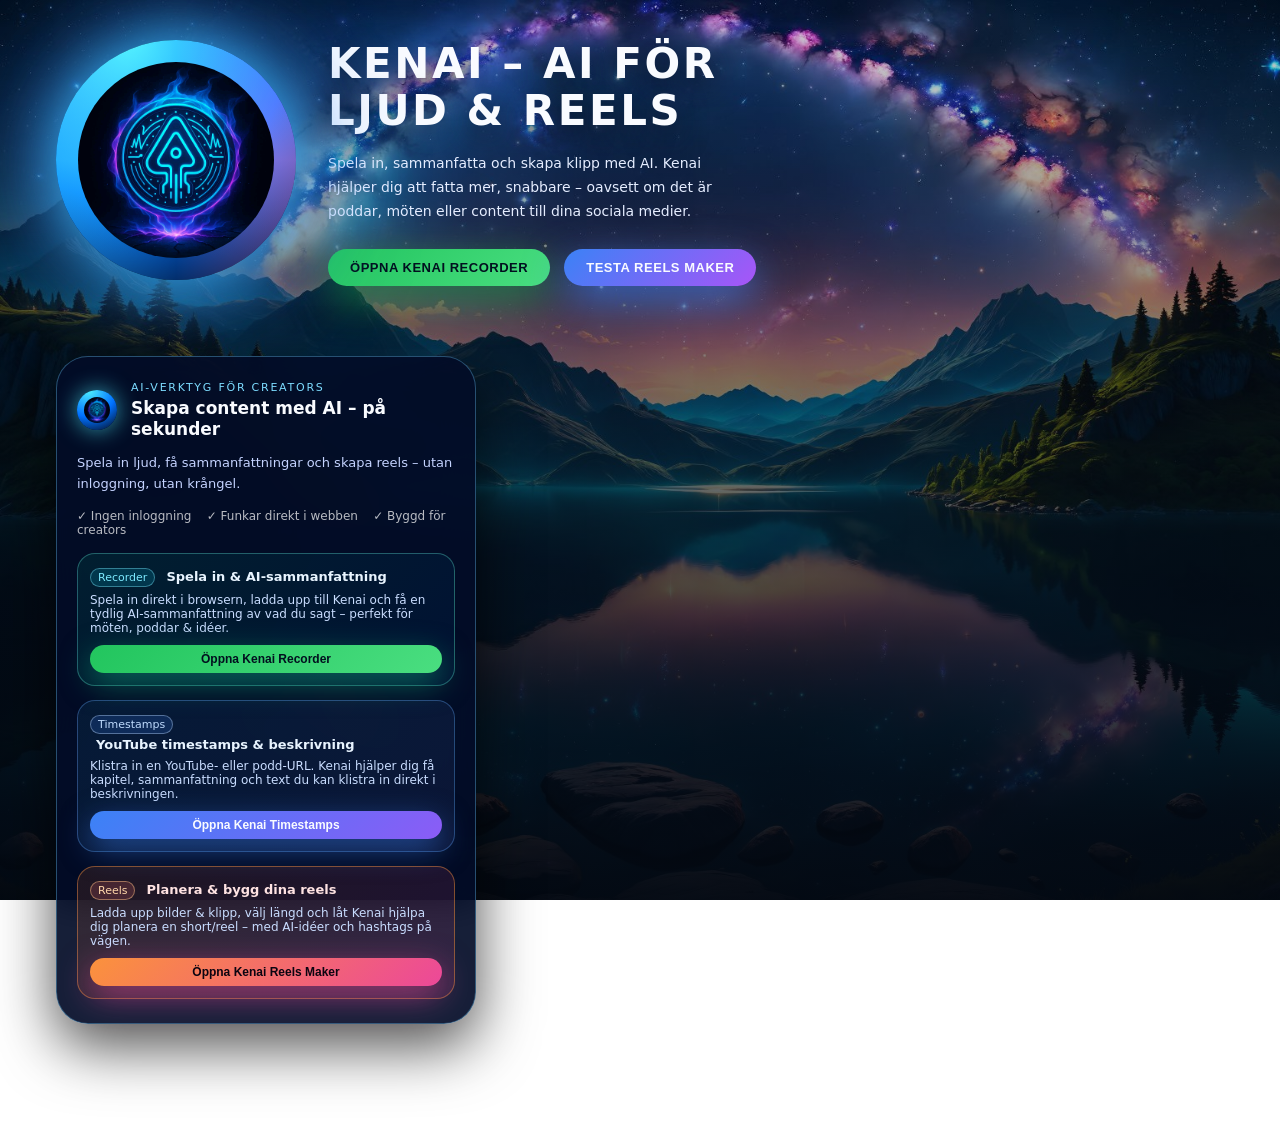
==== index.html @ e0ac6dd6 "Remove 'KENAI' from hero section" ====
<!DOCTYPE html>
<html lang="sv">
<head>
  <meta charset="UTF-8" />
  <meta name="viewport" content="width=device-width, initial-scale=1" />
  <title>Kenai — Spela in. Sammanfatta. Dela.</title>
  <meta name="description" content="Spela in ljud, få AI-sammanfattning och dela direkt. Snabbt, enkelt och byggt för creators, poddar och möten.">

  <!-- Kenai favicon & app icons -->
  <link rel="icon" type="image/png" sizes="16x16" href="favicon-16x16 (1).png" />
  <link rel="icon" type="image/png" sizes="32x32" href="favicon-32x32 (1).png" />
  <link rel="icon" type="image/png" sizes="192x192" href="android-chrome-192x192 (1).png" />
  <link rel="icon" type="image/png" sizes="512x512" href="android-chrome-512x512 (2).png" />
  <link rel="apple-touch-icon" href="apple-touch-icon.png" />

  <!-- Brand info för Google -->
  <script type="application/ld+json">
  {
    "@context": "http://schema.org",
    "@type": "Organization",
    "name": "Kenai",
    "url": "https://kenai.technology",
    "logo": "https://kenai.technology/kenai-icon-512.png"
  }
  </script>

  <style>
    * { box-sizing: border-box; margin: 0; padding: 0; }

    body {
      min-height: 100vh;
      font-family: system-ui, -apple-system, BlinkMacSystemFont, "Segoe UI", sans-serif;
      color: #f9fbff;
      background:
        linear-gradient(
          to bottom,
          rgba(3, 9, 24, 0.18),
          rgba(3, 9, 18, 0.78) 75%,
          rgba(3, 9, 18, 0.95)
        ),
        url("kenai-lake-mars.jpeg") center bottom / cover no-repeat;
      background-attachment: fixed;
    }

    .page {
      max-width: 1200px;
      margin: 0 auto;
      padding: 40px 16px 120px;
    }

    .hero {
      display: flex;
      flex-wrap: wrap;
      gap: 32px;
      align-items: flex-start;
      margin-bottom: 60px;
    }

    .hero-coin-wrap {
      flex: 0 0 auto;
      display: flex;
      flex-direction: column;
      align-items: center;
      gap: 24px;
    }

    .hero-coin {
      width: 240px;
      height: 240px;
      border-radius: 999px;
      display: flex;
      align-items: center;
      justify-content: center;
      background: radial-gradient(circle at 30% 0%, #4ef1ff, #0070ff 55%, #050816);
      box-shadow:
        0 0 60px rgba(56, 189, 248, 0.85),
        0 0 120px rgba(59, 130, 246, 0.85);
      position: relative;
      overflow: hidden;
    }

    .hero-coin::after {
      content: "";
      position: absolute;
      inset: -40%;
      border-radius: inherit;
      background: conic-gradient(
        from 180deg,
        rgba(56, 189, 248, 0.0),
        rgba(56, 189, 248, 0.5),
        rgba(129, 140, 248, 0.0),
        rgba(236, 72, 153, 0.5),
        rgba(56, 189, 248, 0.0)
      );
      mix-blend-mode: screen;
      animation: spinGlow 14s linear infinite;
      pointer-events: none;
    }

    .hero-coin img {
      width: 82%;
      height: 82%;
      border-radius: 999px;
      object-fit: cover;
      position: relative;
      z-index: 1;
    }

    @keyframes spinGlow {
      from { transform: rotate(0deg); }
      to   { transform: rotate(360deg); }
    }

    .hero-copy {
      flex: 1 1 260px;
      max-width: 560px;
    }

    .hero-eyebrow {
      font-size: 11px;
      letter-spacing: 0.2em;
      text-transform: uppercase;
      color: #a5b4fc;
      margin-bottom: 10px;
    }

    .hero-title {
      font-size: 42px;
      line-height: 1.12;
      letter-spacing: 0.06em;
      font-weight: 700;
      text-transform: uppercase;
      margin-bottom: 18px;
      text-shadow: 0 10px 30px rgba(15, 23, 42, 0.9);
    }

    .hero-title span { display: block; }

    .hero-lead {
      font-size: 14px;
      line-height: 1.7;
      max-width: 420px;
      color: #e5edff;
      margin-bottom: 26px;
    }

    .hero-buttons {
      display: flex;
      flex-wrap: wrap;
      gap: 14px;
    }

    .kenai-btn {
      padding: 11px 22px;
      border-radius: 999px;
      border: none;
      cursor: pointer;
      font-size: 13px;
      font-weight: 600;
      letter-spacing: 0.04em;
      text-transform: uppercase;
      transition: transform 0.16s ease, box-shadow 0.16s ease, filter 0.16s ease;
      white-space: nowrap;
    }

    .kenai-btn-primary {
      background: linear-gradient(135deg, #22c55e, #4ade80);
      color: #02101f;
      box-shadow: 0 14px 40px rgba(22, 163, 74, 0.65);
    }

    .kenai-btn-secondary {
      background: linear-gradient(135deg, #3b82f6, #a855f7);
      color: #f9fbff;
      box-shadow: 0 14px 40px rgba(59, 130, 246, 0.7);
    }

    .kenai-btn:hover {
      transform: translateY(-2px) scale(1.02);
      filter: brightness(1.06);
      box-shadow: 0 18px 55px rgba(0, 0, 0, 0.65);
    }

    /* HUB */
    #kenai-hub { padding-top: 10px; }

    .hub-layout {
      display: flex;
      flex-wrap: wrap;
      gap: 32px;
      align-items: flex-start;
    }

    .hub-card {
      flex: 1 1 320px;
      max-width: 420px;
      background: rgba(3, 12, 40, 0.92);
      border-radius: 32px;
      padding: 24px 20px 24px;
      box-shadow: 0 22px 60px rgba(0, 0, 0, 0.7);
      border: 1px solid rgba(110, 207, 255, 0.35);
      backdrop-filter: blur(18px);
    }

    .hub-header {
      display: flex;
      align-items: center;
      gap: 14px;
      margin-bottom: 14px;
    }

    .hub-icon {
      width: 40px;
      height: 40px;
      border-radius: 999px;
      display: flex;
      align-items: center;
      justify-content: center;
      background: radial-gradient(circle at 30% 0%, #4ef1ff, #0070ff 55%, #050816 100%);
      box-shadow: 0 0 22px rgba(78, 241, 255, 0.65);
      flex: 0 0 auto;
    }

    .hub-icon img {
      width: 26px;
      height: 26px;
      border-radius: 999px;
      object-fit: cover;
    }

    .hub-kicker {
      font-size: 11px;
      letter-spacing: 0.16em;
      text-transform: uppercase;
      color: #7ddcff;
      margin-bottom: 4px;
    }

    .hub-title {
      font-size: 17px;
      font-weight: 600;
      color: #f9fbff;
      line-height: 1.2;
    }

    .hub-intro {
      font-size: 13px;
      line-height: 1.6;
      color: #c4d3ff;
      margin-bottom: 14px;
    }

    .hub-trust {
      font-size: 12px;
      color: rgba(255,255,255,0.78);
      opacity: 0.92;
      margin-bottom: 16px;
    }

    .hub-tools {
      display: flex;
      flex-direction: column;
      gap: 14px;
    }

    .tool-card {
      border-radius: 18px;
      padding: 12px 12px 12px;
    }

    .tool-header {
      display: flex;
      justify-content: space-between;
      align-items: center;
      gap: 8px;
      margin-bottom: 6px;
    }

    .tool-pill {
      font-size: 11px;
      padding: 2px 7px;
      border-radius: 999px;
      border-width: 1px;
      border-style: solid;
      display: inline-block;
    }

    .tool-name {
      font-size: 13px;
      font-weight: 600;
      margin-left: 6px;
      display: inline-block;
    }

    .tool-desc {
      font-size: 12px;
      color: #c9ddff;
      margin-bottom: 10px;
    }

    .tool-btn {
      width: 100%;
      font-size: 12px;
      padding: 7px 10px;
      border-radius: 999px;
      border: none;
      cursor: pointer;
      font-weight: 600;
      transition: transform 0.16s ease, box-shadow 0.16s ease, filter 0.16s ease;
    }

    .tool-btn:hover {
      transform: translateY(-2px) scale(1.01);
      filter: brightness(1.05);
      box-shadow: 0 10px 30px rgba(0, 0, 0, 0.6);
    }

    /* Tool colors */
    .tool-recorder {
      background: linear-gradient(135deg, rgba(0, 255, 179, 0.08), rgba(0, 114, 255, 0.06));
      border: 1px solid rgba(94, 234, 212, 0.35);
    }
    .tool-recorder .tool-pill {
      background: rgba(6, 182, 212, 0.18);
      color: #7deaff;
      border-color: rgba(125, 234, 255, 0.4);
    }
    .tool-recorder .tool-name { color: #e8f4ff; }
    .tool-recorder .tool-btn {
      background: linear-gradient(135deg, #22c55e, #4ade80);
      color: #02101f;
      box-shadow: 0 10px 30px rgba(16, 185, 129, 0.5);
    }

    .tool-timestamps {
      background: linear-gradient(135deg, rgba(56, 189, 248, 0.08), rgba(129, 140, 248, 0.08));
      border: 1px solid rgba(96, 165, 250, 0.35);
    }
    .tool-timestamps .tool-pill {
      background: rgba(59, 130, 246, 0.18);
      color: #bfdbfe;
      border-color: rgba(191, 219, 254, 0.4);
    }
    .tool-timestamps .tool-name { color: #e8f4ff; }
    .tool-timestamps .tool-btn {
      background: linear-gradient(135deg, #3b82f6, #8b5cf6);
      color: #f9fbff;
      box-shadow: 0 10px 30px rgba(59, 130, 246, 0.5);
    }

    .tool-reels {
      background: linear-gradient(135deg, rgba(249, 115, 22, 0.12), rgba(236, 72, 153, 0.12));
      border: 1px solid rgba(251, 146, 60, 0.45);
    }
    .tool-reels .tool-pill {
      background: rgba(248, 113, 113, 0.18);
      color: #fed7aa;
      border-color: rgba(248, 187, 131, 0.5);
    }
    .tool-reels .tool-name { color: #fee2e2; }
    .tool-reels .tool-btn {
      background: linear-gradient(135deg, #fb923c, #ec4899);
      color: #0b0410;
      font-weight: 700;
      box-shadow: 0 10px 32px rgba(236, 72, 153, 0.6);
    }

    @media (max-width: 768px) {
      .page { padding: 24px 14px 80px; }
      .hero { justify-content: center; text-align: center; }
      .hero-copy { align-items: center; display: flex; flex-direction: column; }
      .hero-lead { max-width: none; }
      .hero-buttons { justify-content: center; }
      .hub-card { margin: 0 auto; }
      body { background-attachment: scroll; }
    }
  </style>
</head>

<body>
  <div class="page">
    <!-- HERO -->
    <header class="hero">
      <div class="hero-coin-wrap">
        <div class="hero-coin">
          <img id="kenaiLogo" src="kenai-coin-main.jpg" alt="Kenai logga">
        </div>
      </div>

      <div class="hero-copy">
        <h1 class="hero-title">
          <span>Kenai – AI för</span>
          <span>ljud &amp; reels</span>
        </h1>
        <p class="hero-lead">
          Spela in, sammanfatta och skapa klipp med AI. Kenai hjälper dig att fatta mer, snabbare – oavsett om det är poddar, möten eller content till dina sociala medier.
        </p>
        <div class="hero-buttons">
          <button class="kenai-btn kenai-btn-primary" onclick="window.location.href='https://app.kenai.technology/recorder.html'">
            Öppna Kenai Recorder
          </button>
          <button class="kenai-btn kenai-btn-secondary" onclick="window.location.href='https://app.kenai.technology/reels.html'">
            Testa Reels Maker
          </button>
        </div>
      </div>
    </header>

    <!-- KENAI HUB -->
    <section id="kenai-hub">
      <div class="hub-layout">
        <div class="hub-card">
          <div class="hub-header">
            <div class="hub-icon">
              <img src="kenai-coin-main.jpg" alt="Kenai-logga" />
            </div>
            <div>
              <div class="hub-kicker">AI-verktyg för creators</div>
              <div class="hub-title">Skapa content med AI – på sekunder</div>
            </div>
          </div>

          <p class="hub-intro">
            Spela in ljud, få sammanfattningar och skapa reels – utan inloggning, utan krångel.
          </p>

          <div class="hub-trust">✓ Ingen inloggning &nbsp;&nbsp; ✓ Funkar direkt i webben &nbsp;&nbsp; ✓ Byggd för creators</div>

          <div class="hub-tools">
            <!-- Recorder -->
            <div class="tool-card tool-recorder">
              <div class="tool-header">
                <div>
                  <span class="tool-pill">Recorder</span>
                  <span class="tool-name">Spela in &amp; AI-sammanfattning</span>
                </div>
              </div>
              <p class="tool-desc">
                Spela in direkt i browsern, ladda upp till Kenai och få en tydlig AI-sammanfattning av vad du sagt – perfekt för möten, poddar &amp; idéer.
              </p>
              <button class="tool-btn" onclick="window.location.href='https://app.kenai.technology/recorder.html'">
                Öppna Kenai Recorder
              </button>
            </div>

            <!-- Timestamps -->
            <div class="tool-card tool-timestamps">
              <div class="tool-header">
                <div>
                  <span class="tool-pill">Timestamps</span>
                  <span class="tool-name">YouTube timestamps &amp; beskrivning</span>
                </div>
              </div>
              <p class="tool-desc">
                Klistra in en YouTube- eller podd-URL. Kenai hjälper dig få kapitel, sammanfattning och text du kan klistra in direkt i beskrivningen.
              </p>
              <button class="tool-btn" onclick="window.location.href='https://app.kenai.technology/timestamps.html'">
                Öppna Kenai Timestamps
              </button>
            </div>

            <!-- Reels -->
            <div class="tool-card tool-reels">
              <div class="tool-header">
                <div>
                  <span class="tool-pill">Reels</span>
                  <span class="tool-name">Planera &amp; bygg dina reels</span>
                </div>
              </div>
              <p class="tool-desc">
                Ladda upp bilder &amp; klipp, välj längd och låt Kenai hjälpa dig planera en short/reel – med AI-idéer och hashtags på vägen.
              </p>
              <button class="tool-btn" onclick="window.location.href='https://app.kenai.technology/reels.html'">
                Öppna Kenai Reels Maker
              </button>
            </div>
          </div>
        </div>

        <!-- Spacer: keep background visible -->
        <div style="flex: 1 1 360px; min-height: 260px;"></div>
      </div>
    </section>
    <!-- /KENAI HUB -->
  </div>

  <script>
    document.addEventListener('DOMContentLoaded', () => {
      const logo = document.getElementById('kenaiLogo');
      if (logo) {
        logo.style.cursor = 'pointer';
        logo.addEventListener('click', () => window.location.reload());
      }
    });
  </script>
</body>
</html>
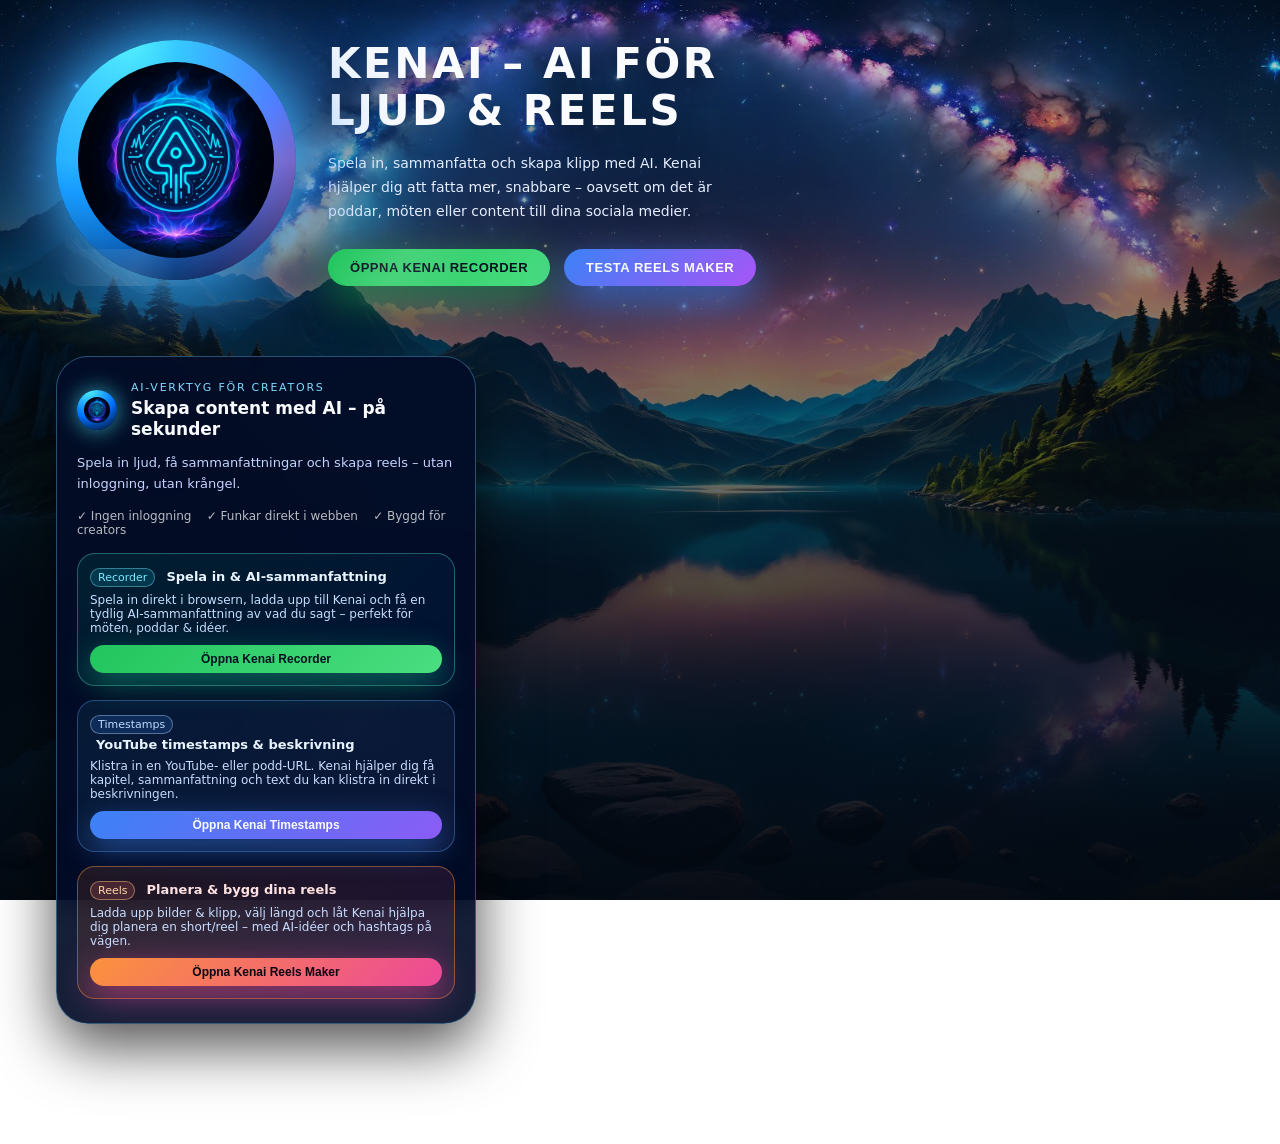
==== commit b534ea90: "chore(landing): button micro-anim 2026-01-25-0416" ====
--- a/index.html
+++ b/index.html
@@ -374,7 +374,13 @@
       .hub-card { margin: 0 auto; }
       body { background-attachment: scroll; }
     }
-  </style>
+  /* ==== Button micro-anim ==== */
+.kenai-btn,.tool-btn{position:relative;will-change:transform,filter,box-shadow}
+.kenai-btn:active,.tool-btn:active{transform:scale(.985)}
+.kenai-btn:focus-visible,.tool-btn:focus-visible{outline:none;box-shadow:0 0 0 3px rgba(125,234,255,.45)}
+.kenai-btn::after,.tool-btn::after{content:"";position:absolute;inset:0;border-radius:inherit;background:linear-gradient(120deg,rgba(255,255,255,0) 0%,rgba(255,255,255,.12) 35%,rgba(255,255,255,0) 70%);transform:translateX(-120%);transition:transform .45s ease;pointer-events:none}
+.kenai-btn:hover::after,.tool-btn:hover::after{transform:translateX(120%)}
+</style>
 </head>
 
 <body>
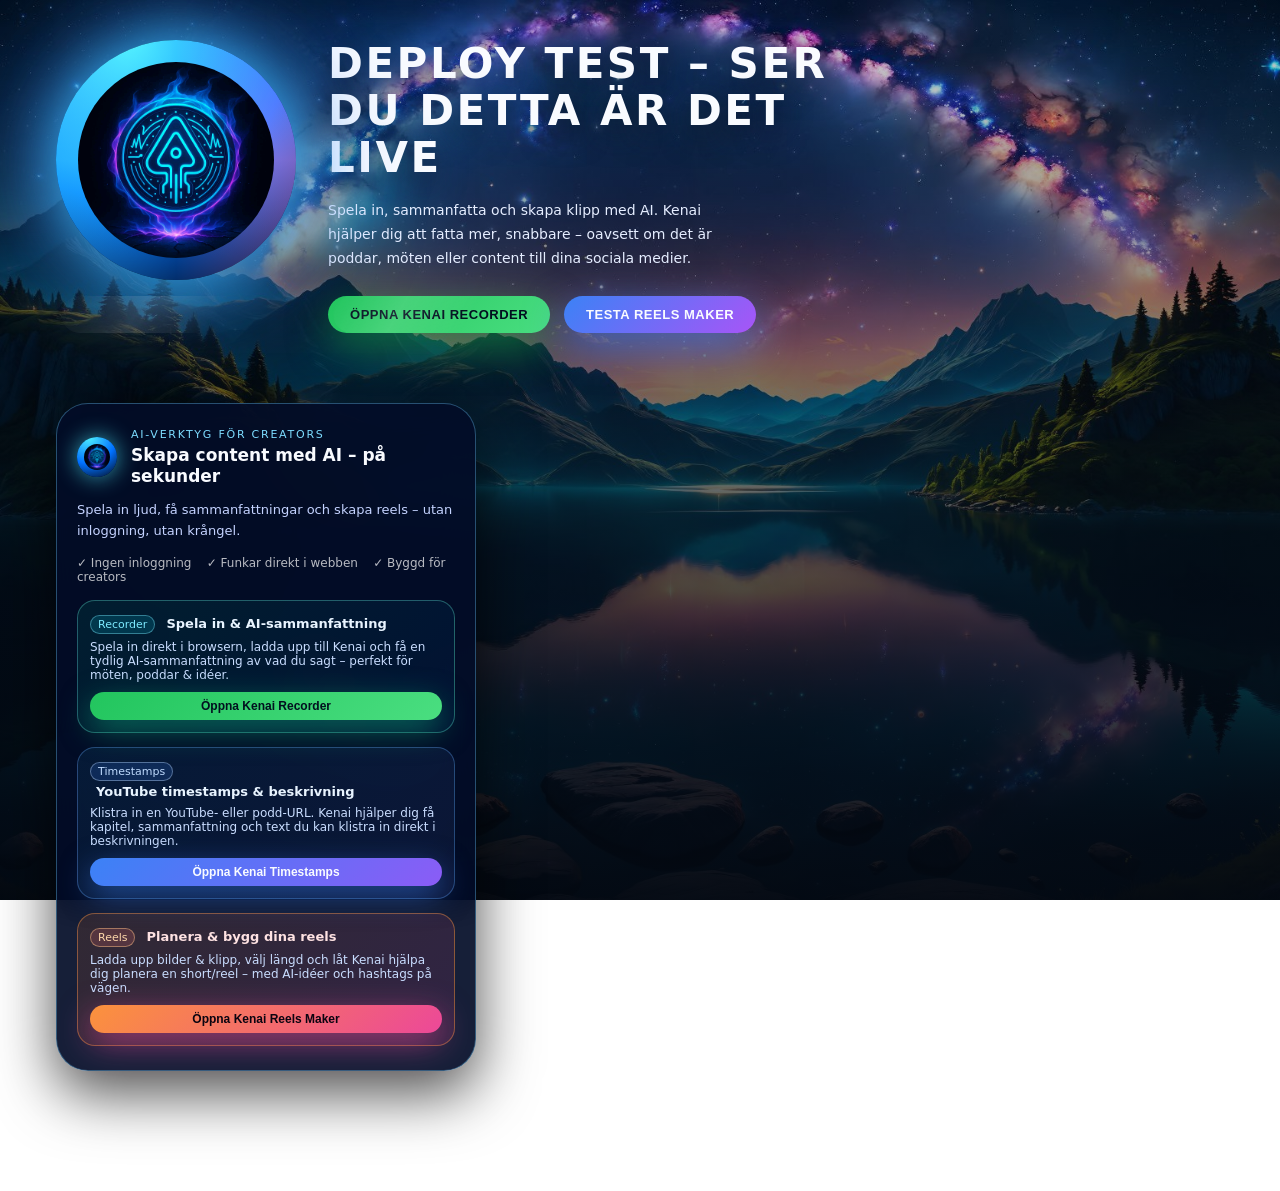
==== commit 3c0c4711: "test(landing): unmistakable H1 deploy check" ====
--- a/index.html
+++ b/index.html
@@ -394,10 +394,7 @@
       </div>
 
       <div class="hero-copy">
-        <h1 class="hero-title">
-          <span>Kenai – AI för</span>
-          <span>ljud &amp; reels</span>
-        </h1>
+        <h1 class="hero-title">DEPLOY TEST – SER DU DETTA ÄR DET LIVE</h1>
         <p class="hero-lead">
           Spela in, sammanfatta och skapa klipp med AI. Kenai hjälper dig att fatta mer, snabbare – oavsett om det är poddar, möten eller content till dina sociala medier.
         </p>
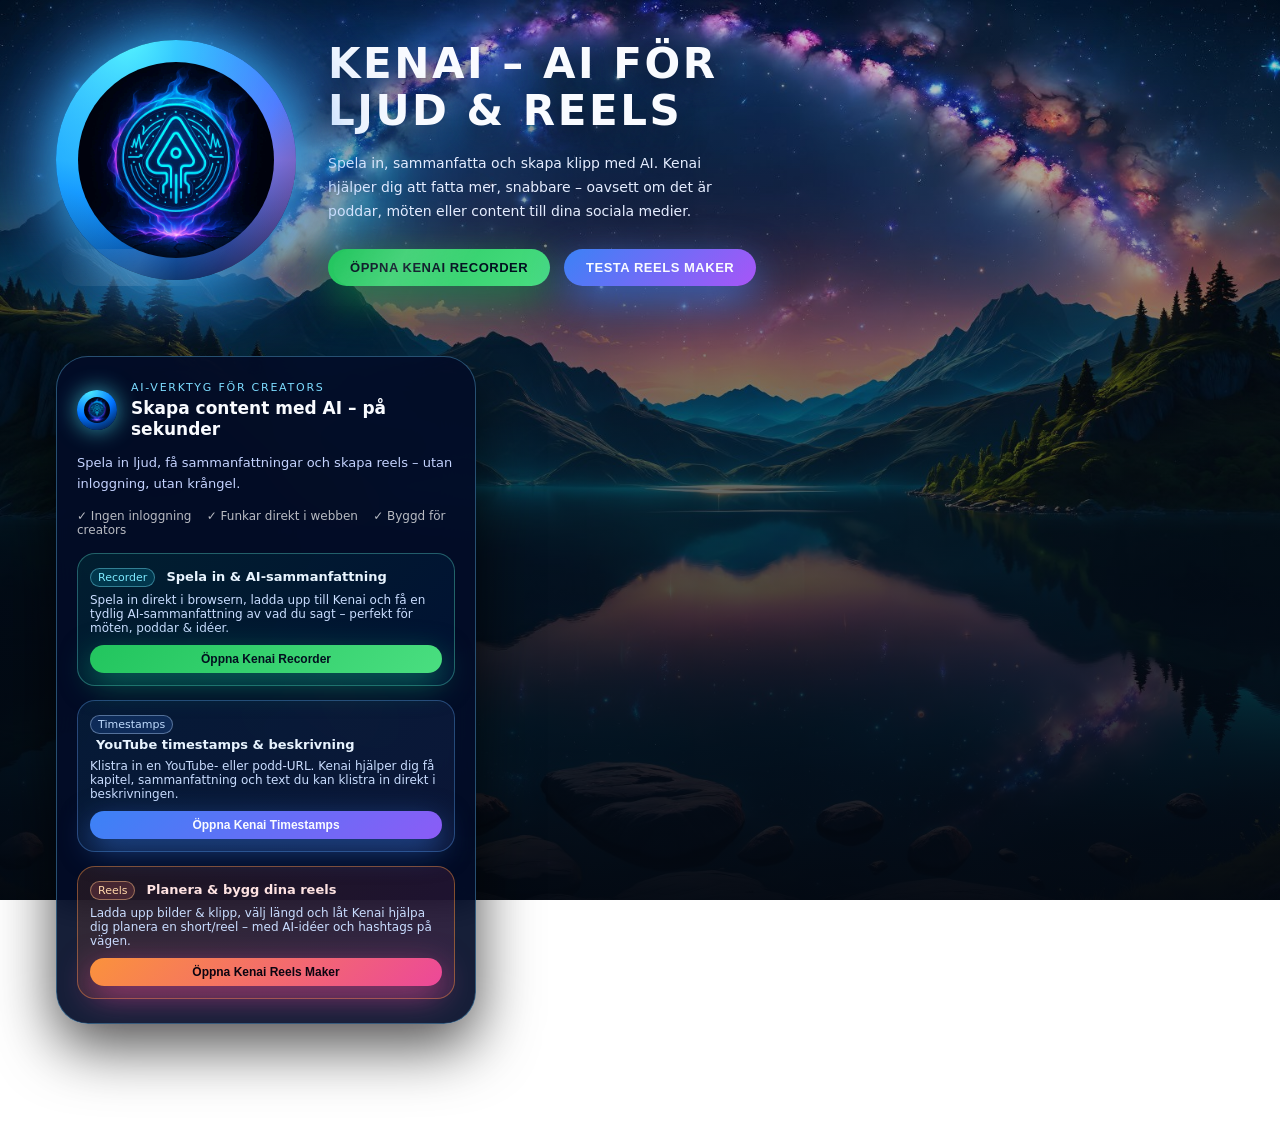
==== commit a5a89959: "chore(landing): restore final H1" ====
--- a/index.html
+++ b/index.html
@@ -394,7 +394,10 @@
       </div>
 
       <div class="hero-copy">
-        <h1 class="hero-title">DEPLOY TEST – SER DU DETTA ÄR DET LIVE</h1>
+        <h1 class="hero-title">
+  <span>Kenai – AI för</span>
+  <span>ljud & reels</span>
+</h1>
         <p class="hero-lead">
           Spela in, sammanfatta och skapa klipp med AI. Kenai hjälper dig att fatta mer, snabbare – oavsett om det är poddar, möten eller content till dina sociala medier.
         </p>
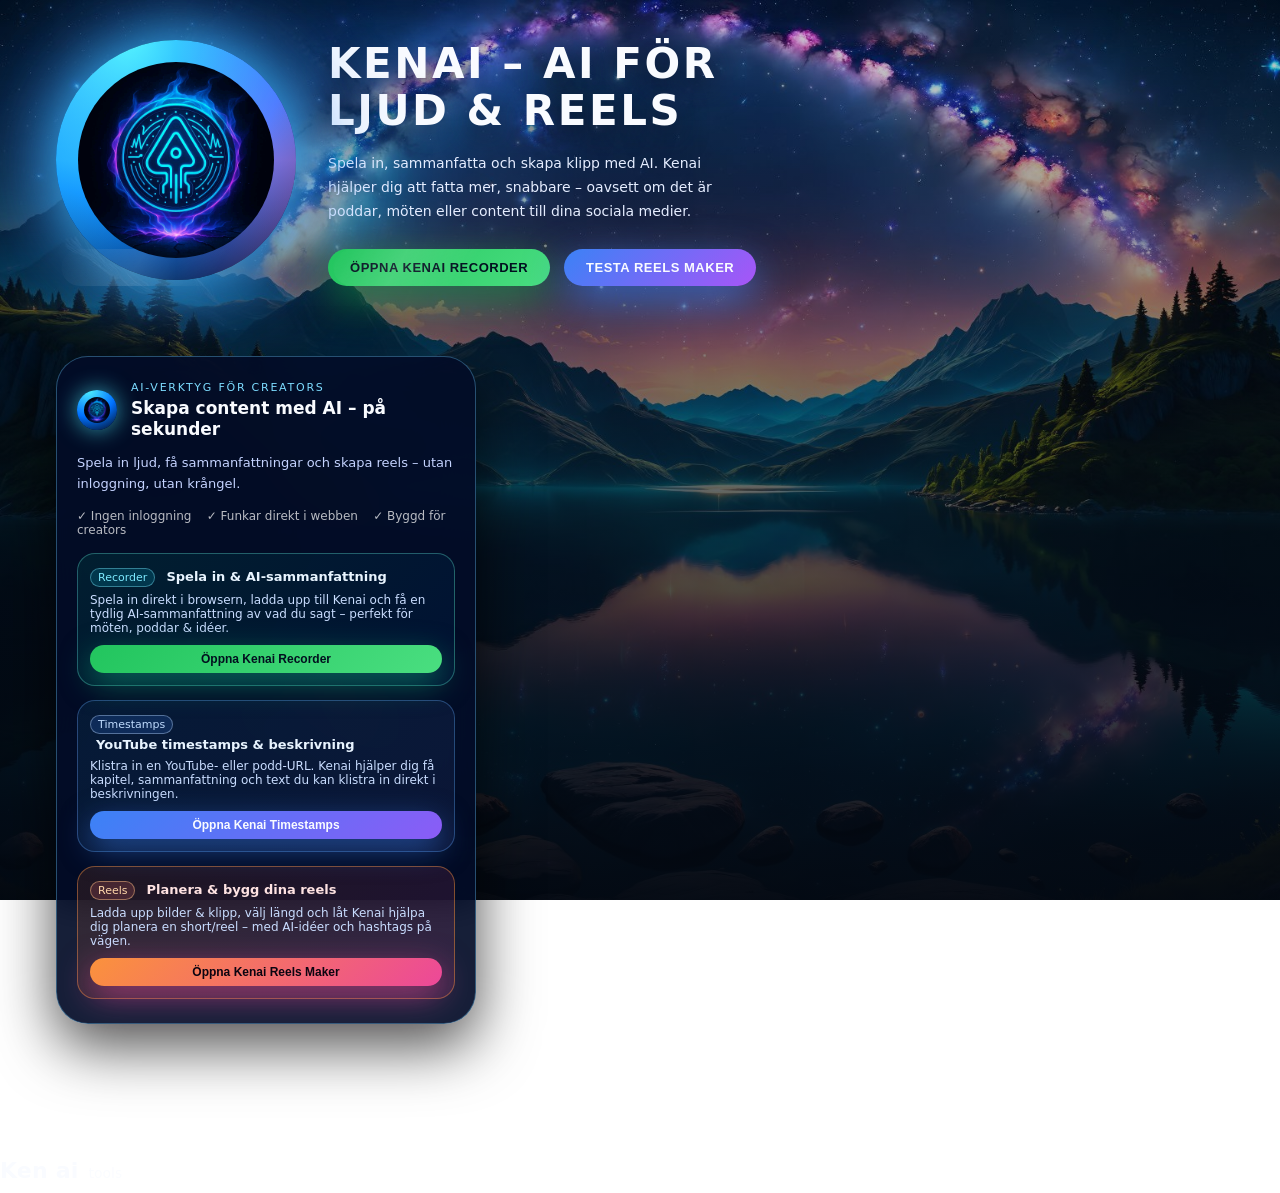
==== commit 5c0072b6: "landing: change Kenai to 'Ken ai' and remove AI wording" ====
--- a/index.html
+++ b/index.html
@@ -501,3 +501,15 @@
   </script>
 </body>
 </html>
+
+<!-- Ken ai header -->
+<header class="kenai-top">
+  <div class="kenai-brand">Ken ai</div>
+  <div class="kenai-sub">tools</div>
+</header>
+
+<style>
+  .kenai-top{display:flex;align-items:baseline;gap:10px;margin:14px 0 10px}
+  .kenai-brand{font-weight:800;letter-spacing:.2px;font-size:22px}
+  .kenai-sub{opacity:.75;font-size:14px}
+</style>
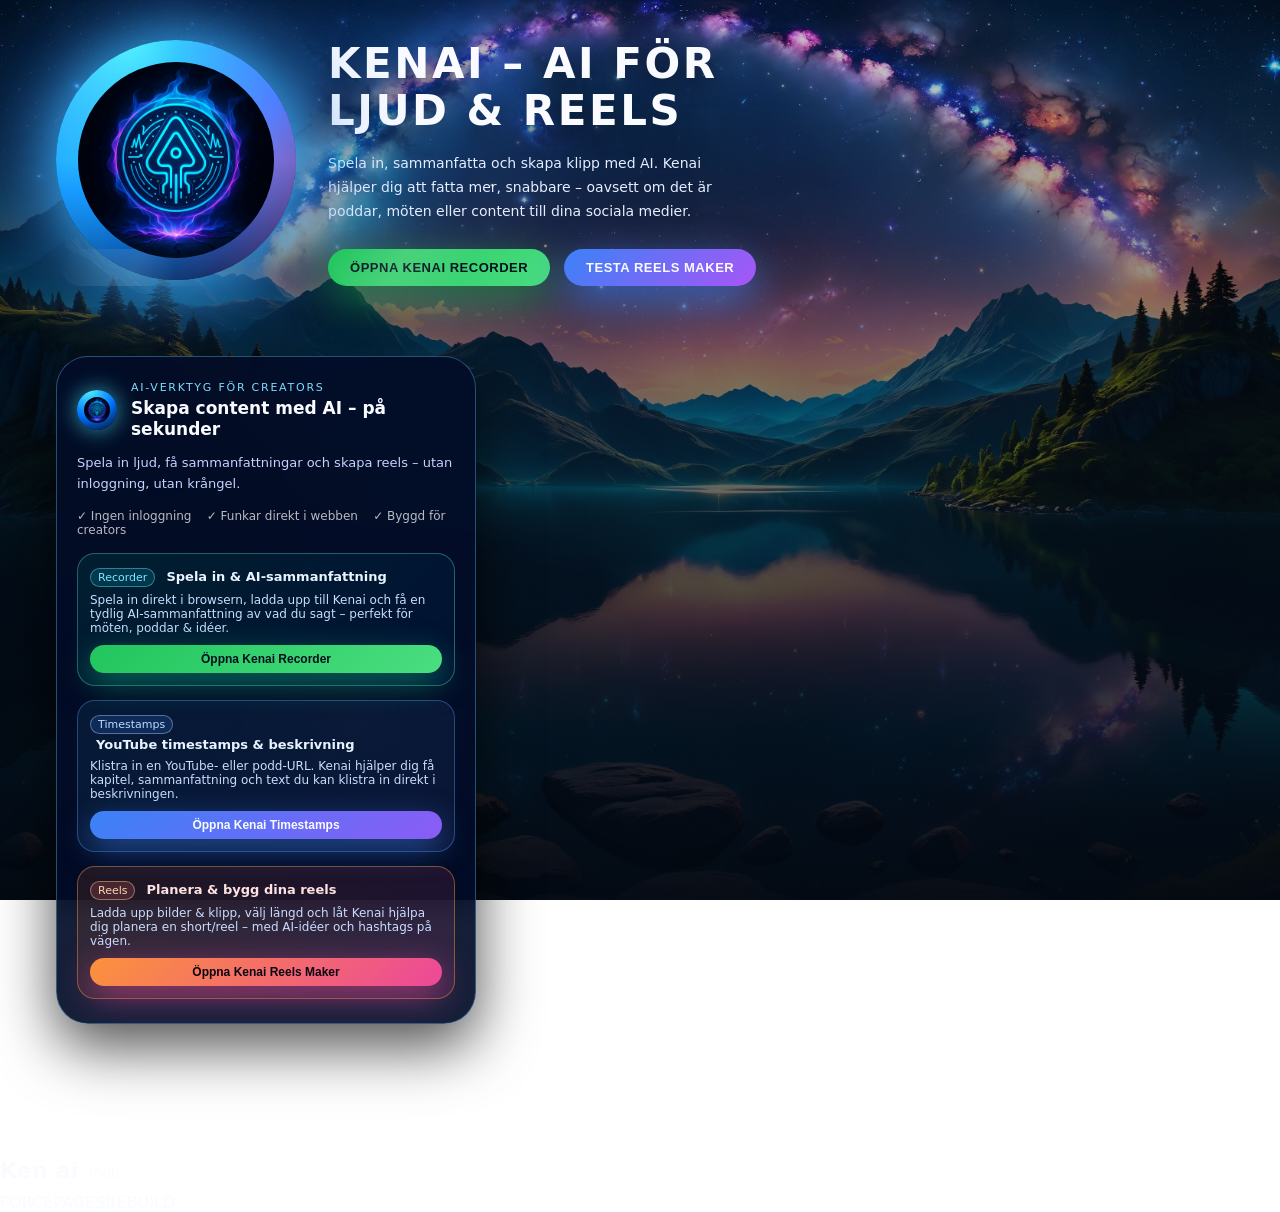
==== commit b1b7db16: "chore force pages rebuild" ====
--- a/index.html
+++ b/index.html
@@ -513,3 +513,4 @@
   .kenai-brand{font-weight:800;letter-spacing:.2px;font-size:22px}
   .kenai-sub{opacity:.75;font-size:14px}
 </style>
+FORCEPAGESREBUILD
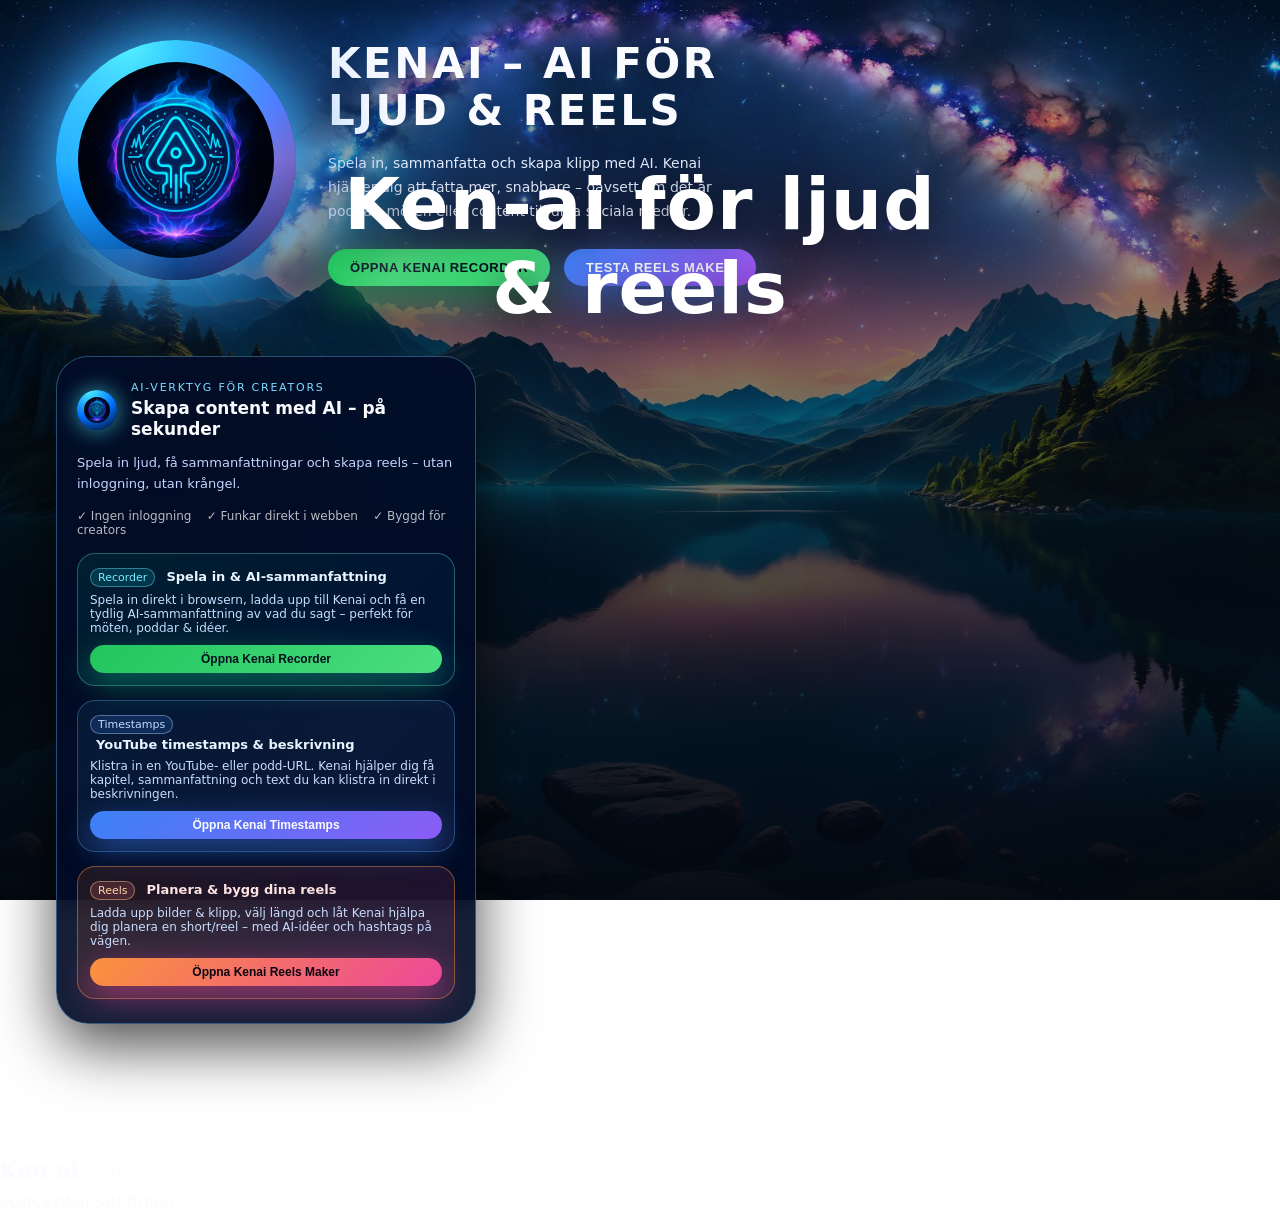
==== commit c83dd23c: "landing: add real hero text 'Ken-ai för ljud & reels'" ====
--- a/index.html
+++ b/index.html
@@ -381,12 +381,36 @@
 .kenai-btn::after,.tool-btn::after{content:"";position:absolute;inset:0;border-radius:inherit;background:linear-gradient(120deg,rgba(255,255,255,0) 0%,rgba(255,255,255,.12) 35%,rgba(255,255,255,0) 70%);transform:translateX(-120%);transition:transform .45s ease;pointer-events:none}
 .kenai-btn:hover::after,.tool-btn:hover::after{transform:translateX(120%)}
 </style>
+
+<style>
+.hero-text-overlay{
+  position:absolute;
+  top:18%;
+  left:50%;
+  transform:translateX(-50%);
+  z-index:5;
+  text-align:center;
+  pointer-events:none;
+}
+.hero-title-text{
+  font-size:clamp(36px,6vw,72px);
+  font-weight:800;
+  letter-spacing:1px;
+  color:#ffffff;
+  text-shadow:0 10px 40px rgba(0,0,0,.55);
+}
+</style>
+
 </head>
 
 <body>
   <div class="page">
     <!-- HERO -->
     <header class="hero">
+<div class="hero-text-overlay">
+  <h1 class="hero-title-text">Ken-ai för ljud &amp; reels</h1>
+</div>
+
       <div class="hero-coin-wrap">
         <div class="hero-coin">
           <img id="kenaiLogo" src="kenai-coin-main.jpg" alt="Kenai logga">
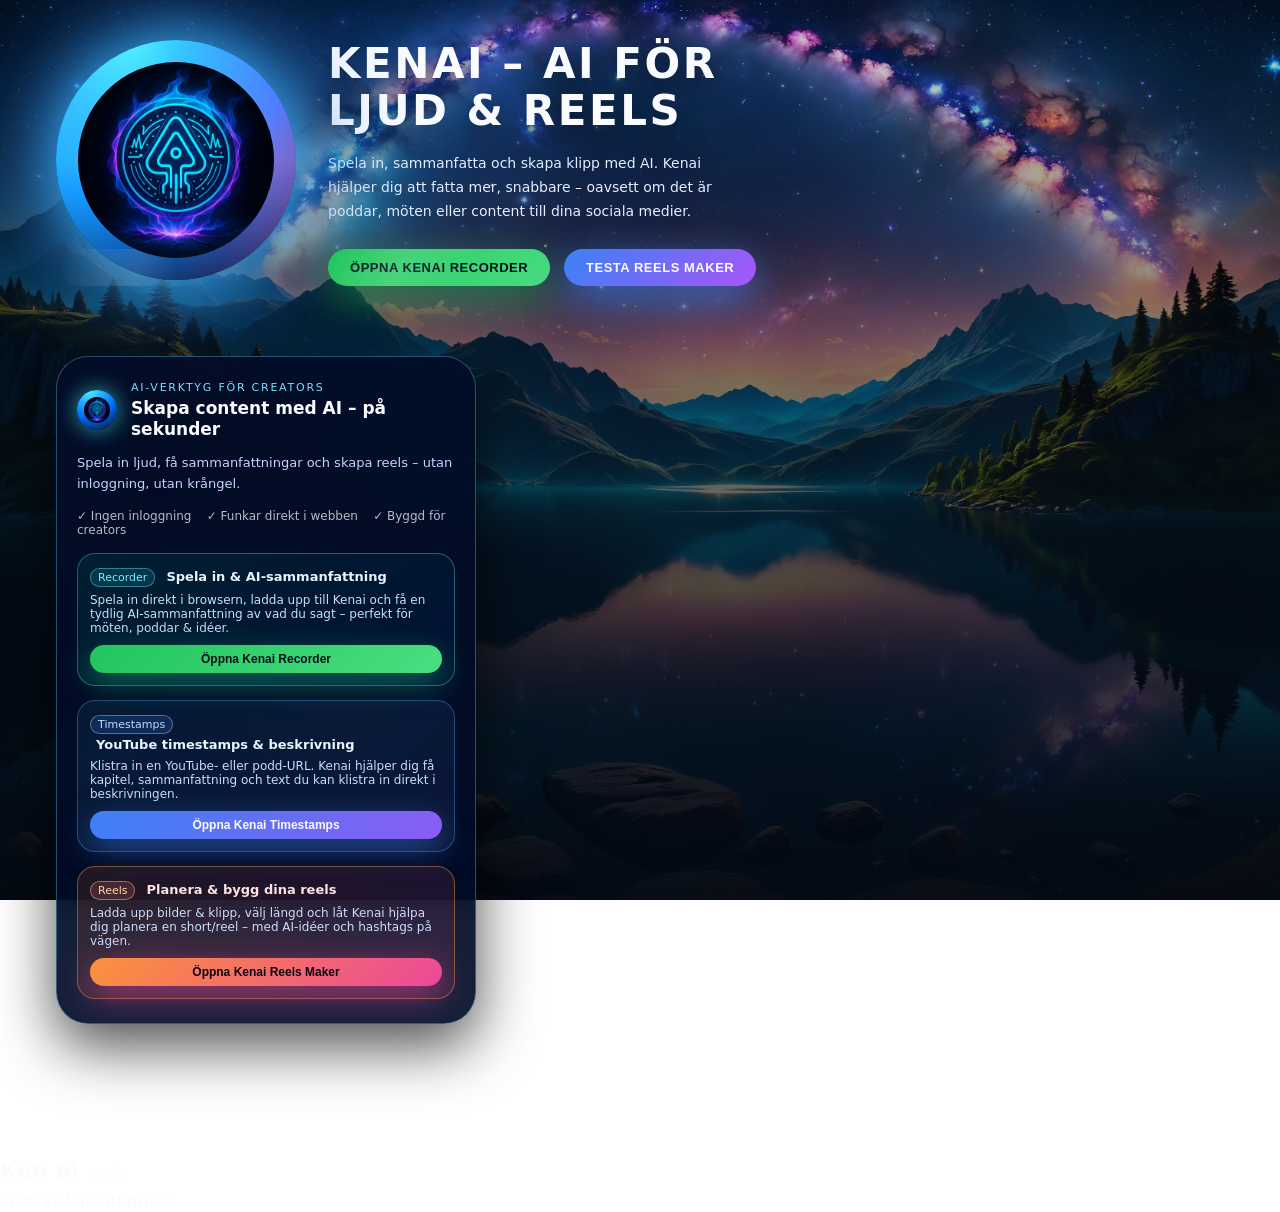
==== commit c1c70372: "revert: remove hero text overlay" ====
--- a/index.html
+++ b/index.html
@@ -382,35 +382,12 @@
 .kenai-btn:hover::after,.tool-btn:hover::after{transform:translateX(120%)}
 </style>
 
-<style>
-.hero-text-overlay{
-  position:absolute;
-  top:18%;
-  left:50%;
-  transform:translateX(-50%);
-  z-index:5;
-  text-align:center;
-  pointer-events:none;
-}
-.hero-title-text{
-  font-size:clamp(36px,6vw,72px);
-  font-weight:800;
-  letter-spacing:1px;
-  color:#ffffff;
-  text-shadow:0 10px 40px rgba(0,0,0,.55);
-}
-</style>
-
 </head>
 
 <body>
   <div class="page">
     <!-- HERO -->
     <header class="hero">
-<div class="hero-text-overlay">
-  <h1 class="hero-title-text">Ken-ai för ljud &amp; reels</h1>
-</div>
-
       <div class="hero-coin-wrap">
         <div class="hero-coin">
           <img id="kenaiLogo" src="kenai-coin-main.jpg" alt="Kenai logga">
